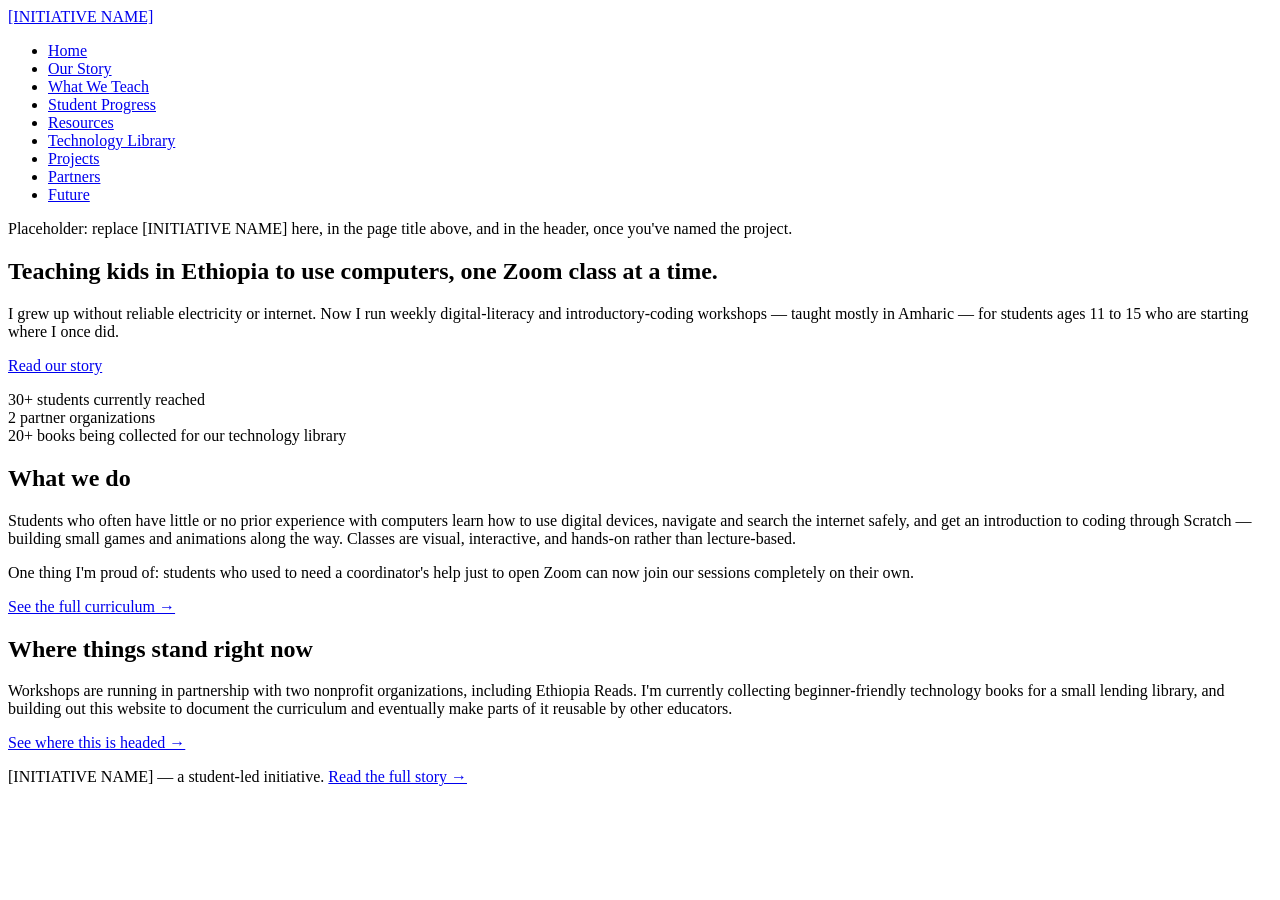
==== index.html @ d5baa377 "Add files via upload" ====
<!DOCTYPE html>
<html lang="en">
<head>
  <meta charset="UTF-8">
  <meta name="viewport" content="width=device-width, initial-scale=1.0">
  <title>[INITIATIVE NAME] — Digital Literacy & Coding for Students in Ethiopia</title>

  <link rel="preconnect" href="https://fonts.googleapis.com">
  <link href="https://fonts.googleapis.com/css2?family=Fraunces:wght@600;700&family=Inter:wght@400;500&display=swap" rel="stylesheet">

  <link rel="stylesheet" href="css/style.css">
</head>
<body>

  <div class="accent-bar"><span class="a-red"></span><span class="a-green"></span><span class="a-gold"></span></div>

  <header>
    <div class="header-inner">
      <a href="index.html" class="site-name">[INITIATIVE NAME]</a>
      <nav>
        <ul>
          <li><a href="index.html">Home</a></li>
          <li><a href="story.html">Our Story</a></li>
          <li><a href="curriculum.html">What We Teach</a></li>
          <li><a href="progress.html">Student Progress</a></li>
          <li><a href="resources.html">Resources</a></li>
          <li><a href="library.html">Technology Library</a></li>
          <li><a href="projects.html">Projects</a></li>
          <li><a href="partners.html">Partners</a></li>
          <li><a href="future.html">Future</a></li>
        </ul>
      </nav>
    </div>
  </header>

  <main>
    <div class="container">

      <section class="hero">
        <div class="placeholder-note">
          Placeholder: replace [INITIATIVE NAME] here, in the page title above, and in the header, once you've named the project.
        </div>

        <h1>Teaching kids in <span class="accent-green">Ethiopia</span> to use computers, one Zoom class at a time.</h1>

        <p>
          I grew up without reliable electricity or internet. Now I run weekly digital-literacy
          and introductory-coding workshops — taught mostly in Amharic — for students ages 11 to 15
          who are starting where I once did.
        </p>

        <p><a class="btn" href="story.html">Read our story</a></p>
      </section>

      <section class="stats">
        <div>
          <span class="stat-number stat-red">30+</span>
          <span class="stat-label">students currently reached</span>
        </div>
        <div>
          <span class="stat-number stat-green">2</span>
          <span class="stat-label">partner organizations</span>
        </div>
        <div>
          <span class="stat-number stat-gold">20+</span>
          <span class="stat-label">books being collected for our technology library</span>
        </div>
      </section>

      <section>
        <h2 class="section-heading">What we do</h2>
        <p>
          Students who often have little or no prior experience with computers learn how to use
          digital devices, navigate and search the internet safely, and get an introduction to coding
          through Scratch — building small games and animations along the way. Classes are visual,
          interactive, and hands-on rather than lecture-based.
        </p>
        <p>
          One thing I'm proud of: students who used to need a coordinator's help just to open Zoom
          can now join our sessions completely on their own.
        </p>
        <p><a href="curriculum.html">See the full curriculum →</a></p>
      </section>

      <section>
        <h2 class="section-heading">Where things stand right now</h2>
        <p>
          Workshops are running in partnership with two nonprofit organizations, including Ethiopia Reads.
          I'm currently collecting beginner-friendly technology books for a small lending library, and
          building out this website to document the curriculum and eventually make parts of it reusable
          by other educators.
        </p>
        <p><a href="future.html">See where this is headed →</a></p>
      </section>

    </div>
  </main>

  <footer>
    <div class="container">
      <p>[INITIATIVE NAME] — a student-led initiative. <a href="story.html">Read the full story →</a></p>
    </div>
  </footer>

</body>
</html>
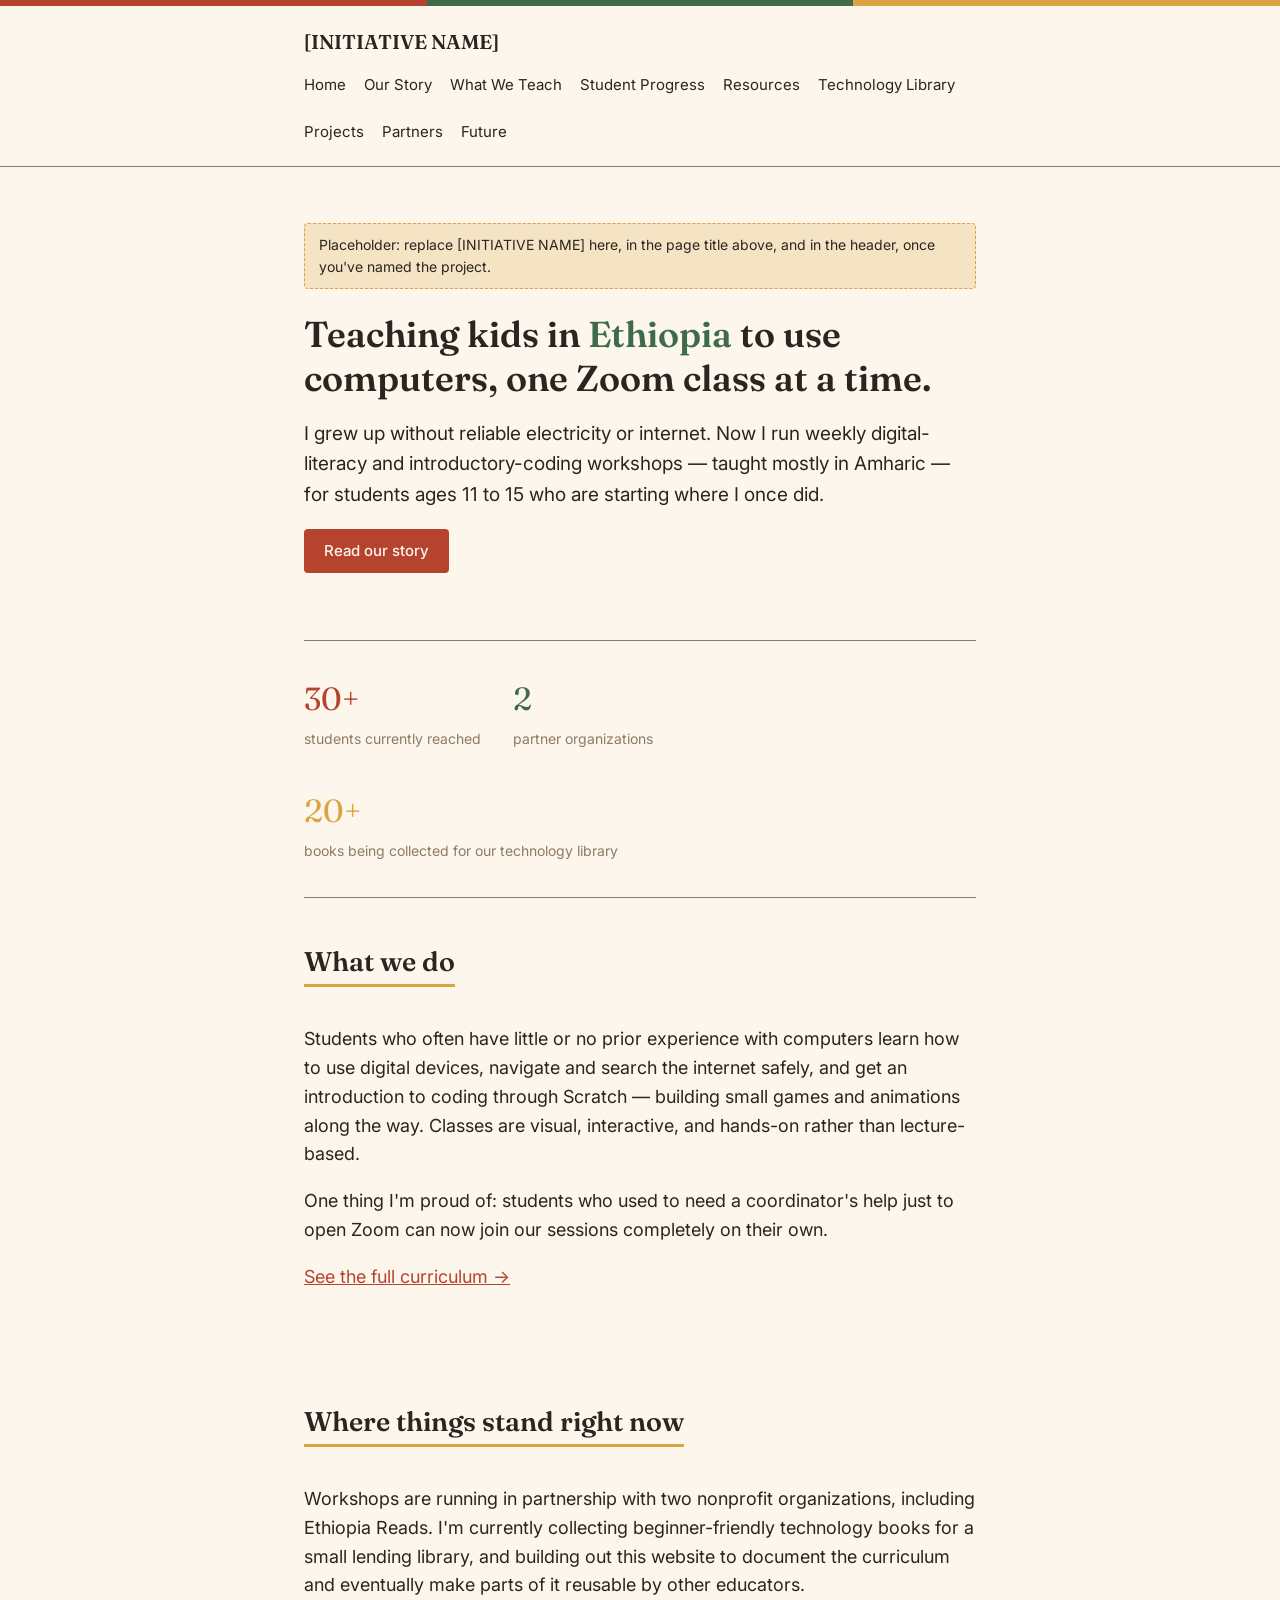
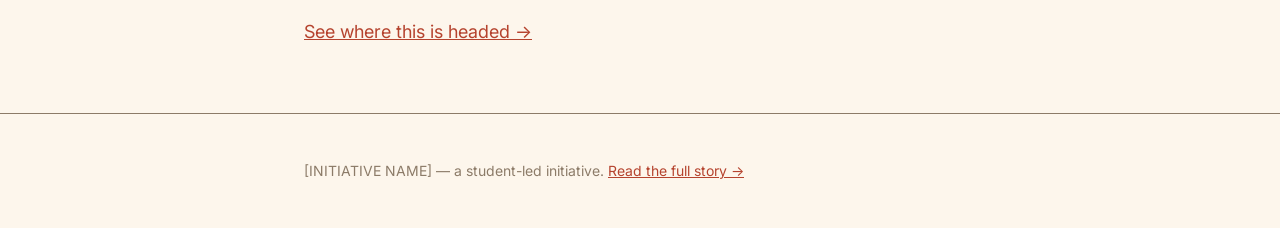
==== commit b211dd18: "Add files via upload" ====
--- a/index.html
+++ b/index.html
@@ -8,7 +8,7 @@
   <link rel="preconnect" href="https://fonts.googleapis.com">
   <link href="https://fonts.googleapis.com/css2?family=Fraunces:wght@600;700&family=Inter:wght@400;500&display=swap" rel="stylesheet">
 
-  <link rel="stylesheet" href="css/style.css">
+  <link rel="stylesheet" href="style.css">
 </head>
 <body>
 
--- a/style.css
+++ b/style.css
@@ -0,0 +1,311 @@
+/* =========================================
+   1. DESIGN TOKENS
+   These are the only colors/fonts used on the
+   whole site. Change a value here and it
+   updates everywhere.
+========================================= */
+:root {
+  --cream: #FDF6EC;     /* page background */
+  --ink: #2B2420;       /* main text */
+  --red: #B5432E;       /* accent 1 */
+  --green: #3F6B4A;     /* accent 2 */
+  --gold: #D9A441;      /* accent 3 */
+  --muted: #8C7B68;     /* secondary text, borders */
+
+  --font-heading: 'Fraunces', Georgia, serif;
+  --font-body: 'Inter', system-ui, sans-serif;
+
+  --max-width: 720px;
+}
+
+/* =========================================
+   2. RESET / BASE
+========================================= */
+* {
+  box-sizing: border-box;
+}
+
+body {
+  margin: 0;
+  background: var(--cream);
+  color: var(--ink);
+  font-family: var(--font-body);
+  font-size: 18px;
+  line-height: 1.6;
+}
+
+h1, h2, h3 {
+  font-family: var(--font-heading);
+  font-weight: 600;
+  line-height: 1.2;
+  margin-top: 0;
+}
+
+a {
+  color: var(--red);
+  text-decoration: underline;
+}
+
+a:hover,
+a:focus {
+  color: var(--green);
+}
+
+a:focus,
+button:focus {
+  outline: 2px solid var(--green);
+  outline-offset: 2px;
+}
+
+img {
+  max-width: 100%;
+  display: block;
+}
+
+/* =========================================
+   3. LAYOUT
+========================================= */
+.container {
+  max-width: var(--max-width);
+  margin: 0 auto;
+  padding: 0 24px;
+}
+
+section {
+  padding: 48px 0;
+}
+
+/* =========================================
+   4. ACCENT BAR
+   A thin three-color strip at the very top
+   of every page — the one decorative flourish
+   on the whole site.
+========================================= */
+.accent-bar {
+  display: flex;
+  height: 6px;
+}
+
+.accent-bar span {
+  flex: 1;
+}
+
+.accent-bar .a-red { background: var(--red); }
+.accent-bar .a-green { background: var(--green); }
+.accent-bar .a-gold { background: var(--gold); }
+
+/* =========================================
+   5. HEADER / NAV
+========================================= */
+header {
+  background: var(--cream);
+  border-bottom: 1px solid var(--muted);
+}
+
+.header-inner {
+  max-width: var(--max-width);
+  margin: 0 auto;
+  padding: 20px 24px;
+  display: flex;
+  flex-wrap: wrap;
+  justify-content: space-between;
+  align-items: center;
+  gap: 12px;
+}
+
+.site-name {
+  font-family: var(--font-heading);
+  font-size: 20px;
+  font-weight: 600;
+  color: var(--ink);
+  text-decoration: none;
+}
+
+nav ul {
+  list-style: none;
+  display: flex;
+  flex-wrap: wrap;
+  gap: 18px;
+  margin: 0;
+  padding: 0;
+}
+
+nav a {
+  color: var(--ink);
+  text-decoration: none;
+  font-size: 15px;
+}
+
+nav a:hover,
+nav a:focus {
+  color: var(--red);
+}
+
+/* =========================================
+   6. HEADINGS WITH ACCENT UNDERLINE
+   Used for the main heading of every section.
+========================================= */
+.section-heading {
+  display: inline-block;
+  border-bottom: 3px solid var(--gold);
+  padding-bottom: 6px;
+  margin-bottom: 20px;
+}
+
+/* =========================================
+   7. HERO (home page opening section)
+========================================= */
+.hero h1 {
+  font-size: 36px;
+  margin-bottom: 16px;
+}
+
+.hero p {
+  font-size: 19px;
+  max-width: 60ch;
+}
+
+.accent-red { color: var(--red); }
+.accent-green { color: var(--green); }
+.accent-gold { color: var(--gold); }
+
+/* =========================================
+   8. STATS ROW
+========================================= */
+.stats {
+  display: flex;
+  flex-wrap: wrap;
+  gap: 32px;
+  border-top: 1px solid var(--muted);
+  border-bottom: 1px solid var(--muted);
+  padding: 32px 0;
+}
+
+.stat-number {
+  font-family: var(--font-heading);
+  font-size: 32px;
+  display: block;
+}
+
+.stat-red { color: var(--red); }
+.stat-green { color: var(--green); }
+.stat-gold { color: var(--gold); }
+
+.stat-label {
+  font-size: 14px;
+  color: var(--muted);
+}
+
+/* =========================================
+   9. BUTTONS
+========================================= */
+.btn {
+  display: inline-block;
+  background: var(--red);
+  color: var(--cream);
+  padding: 10px 20px;
+  border-radius: 4px;
+  text-decoration: none;
+  font-size: 15px;
+  font-weight: 500;
+}
+
+.btn:hover,
+.btn:focus {
+  background: var(--green);
+  color: var(--cream);
+}
+
+/* =========================================
+   10. TAG PILLS
+   Small labels, e.g. for curriculum topics.
+========================================= */
+.tag-pill {
+  display: inline-block;
+  font-size: 13px;
+  padding: 3px 10px;
+  border-radius: 20px;
+  margin: 0 6px 6px 0;
+}
+
+.tag-red { background: #F3D9D2; color: var(--red); }
+.tag-green { background: #DCE7DE; color: var(--green); }
+.tag-gold { background: #F5E4C3; color: #8A611E; }
+
+/* =========================================
+   11. TOPIC BLOCKS (What We Teach page)
+========================================= */
+.topic {
+  border-left: 4px solid var(--gold);
+  padding-left: 16px;
+  margin-bottom: 32px;
+}
+
+.topic h3 {
+  margin-bottom: 6px;
+}
+
+/* =========================================
+   12. BEFORE / AFTER LISTS (Progress page)
+========================================= */
+.progress-columns {
+  display: flex;
+  flex-wrap: wrap;
+  gap: 32px;
+}
+
+.progress-columns > div {
+  flex: 1;
+  min-width: 240px;
+}
+
+.progress-columns h3 {
+  font-size: 16px;
+  text-transform: uppercase;
+  letter-spacing: 0.05em;
+}
+
+.progress-columns ul {
+  padding-left: 20px;
+}
+
+/* =========================================
+   13. PLACEHOLDER NOTES
+========================================= */
+.placeholder-note {
+  background: #F5E4C3;
+  border: 1px dashed var(--gold);
+  border-radius: 4px;
+  padding: 10px 14px;
+  font-size: 14px;
+  color: var(--ink);
+  margin: 8px 0 24px;
+}
+
+/* =========================================
+   14. FOOTER
+========================================= */
+footer {
+  border-top: 1px solid var(--muted);
+  padding: 32px 0;
+  font-size: 14px;
+  color: var(--muted);
+}
+
+/* =========================================
+   15. RESPONSIVE
+========================================= */
+@media (max-width: 600px) {
+  .hero h1 {
+    font-size: 28px;
+  }
+
+  .header-inner {
+    flex-direction: column;
+    align-items: flex-start;
+  }
+
+  .progress-columns {
+    flex-direction: column;
+  }
+}
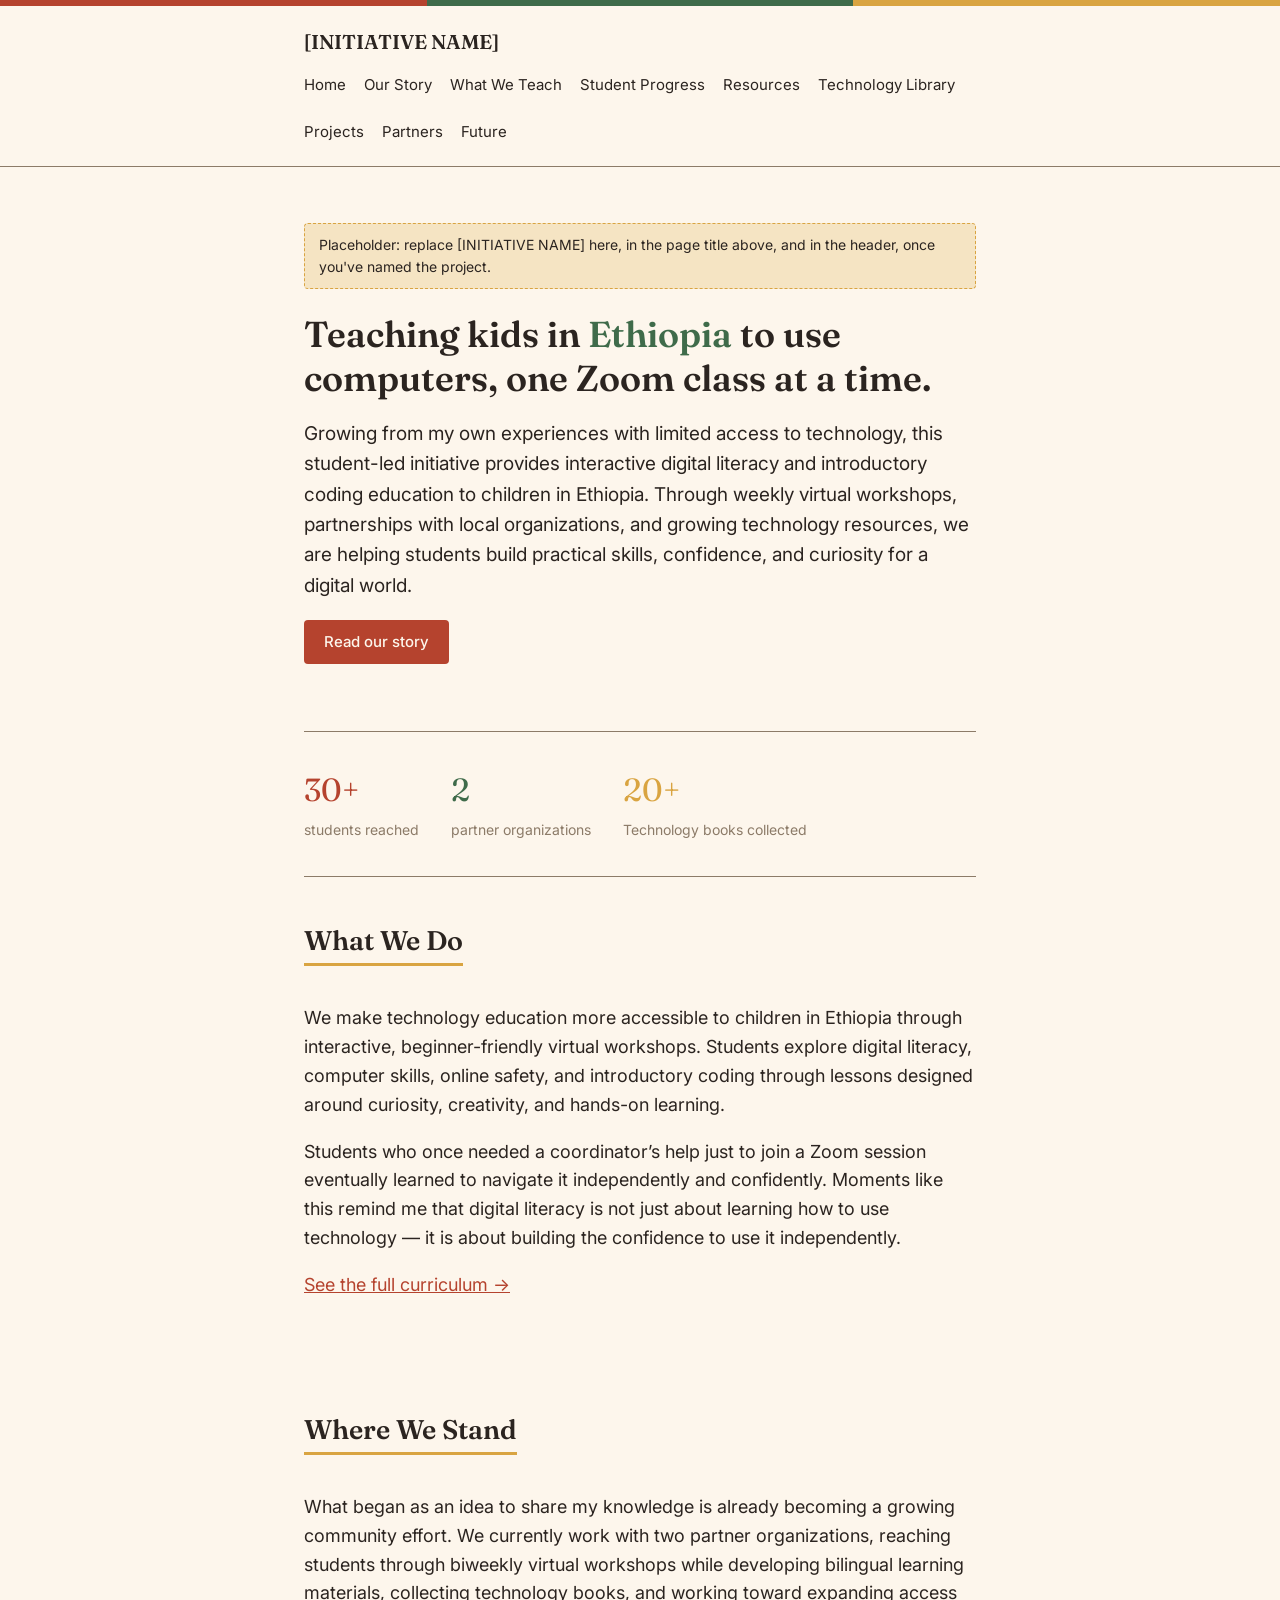
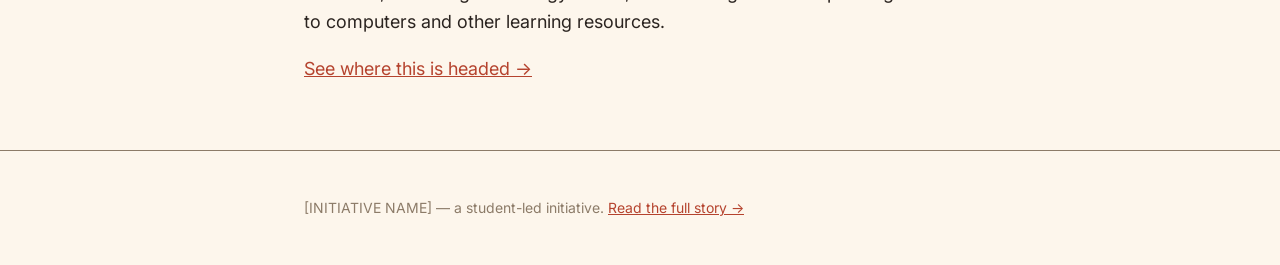
==== commit b2ec14bf: "Revise program description and section headings Updated the content to reflect the current initiativ" ====
--- a/index.html
+++ b/index.html
@@ -44,9 +44,10 @@
         <h1>Teaching kids in <span class="accent-green">Ethiopia</span> to use computers, one Zoom class at a time.</h1>
 
         <p>
-          I grew up without reliable electricity or internet. Now I run weekly digital-literacy
-          and introductory-coding workshops — taught mostly in Amharic — for students ages 11 to 15
-          who are starting where I once did.
+          Growing from my own experiences with limited access to technology, this student-led initiative provides interactive digital literacy 
+          and introductory coding education to children in Ethiopia.
+          Through weekly virtual workshops, partnerships with local organizations, and 
+          growing technology resources, we are helping students build practical skills, confidence, and curiosity for a digital world.
         </p>
 
         <p><a class="btn" href="story.html">Read our story</a></p>
@@ -55,7 +56,7 @@
       <section class="stats">
         <div>
           <span class="stat-number stat-red">30+</span>
-          <span class="stat-label">students currently reached</span>
+          <span class="stat-label">students reached</span>
         </div>
         <div>
           <span class="stat-number stat-green">2</span>
@@ -63,32 +64,31 @@
         </div>
         <div>
           <span class="stat-number stat-gold">20+</span>
-          <span class="stat-label">books being collected for our technology library</span>
+          <span class="stat-label">Technology books collected</span>
         </div>
       </section>
 
       <section>
-        <h2 class="section-heading">What we do</h2>
+        <h2 class="section-heading">What We Do</h2>
         <p>
-          Students who often have little or no prior experience with computers learn how to use
-          digital devices, navigate and search the internet safely, and get an introduction to coding
-          through Scratch — building small games and animations along the way. Classes are visual,
-          interactive, and hands-on rather than lecture-based.
+          We make technology education more accessible to children in Ethiopia through interactive, beginner-friendly virtual workshops. 
+          Students explore digital literacy, computer skills, online safety, and introductory coding through lessons 
+          designed around curiosity, creativity, and hands-on learning.
         </p>
         <p>
-          One thing I'm proud of: students who used to need a coordinator's help just to open Zoom
-          can now join our sessions completely on their own.
+          Students who once needed a coordinator’s help just to join a Zoom session eventually learned to navigate it independently and confidently.
+          Moments like this remind me that digital literacy is not just about learning how to use technology — it is about building the confidence to use it independently.
+
         </p>
         <p><a href="curriculum.html">See the full curriculum →</a></p>
       </section>
 
       <section>
-        <h2 class="section-heading">Where things stand right now</h2>
+        <h2 class="section-heading">Where We Stand</h2>
         <p>
-          Workshops are running in partnership with two nonprofit organizations, including Ethiopia Reads.
-          I'm currently collecting beginner-friendly technology books for a small lending library, and
-          building out this website to document the curriculum and eventually make parts of it reusable
-          by other educators.
+          What began as an idea to share my knowledge is already becoming a growing community effort. We currently work with two partner organizations, reaching students 
+          through biweekly virtual workshops while developing bilingual learning materials, collecting technology books, and 
+          working toward expanding access to computers and other learning resources.
         </p>
         <p><a href="future.html">See where this is headed →</a></p>
       </section>
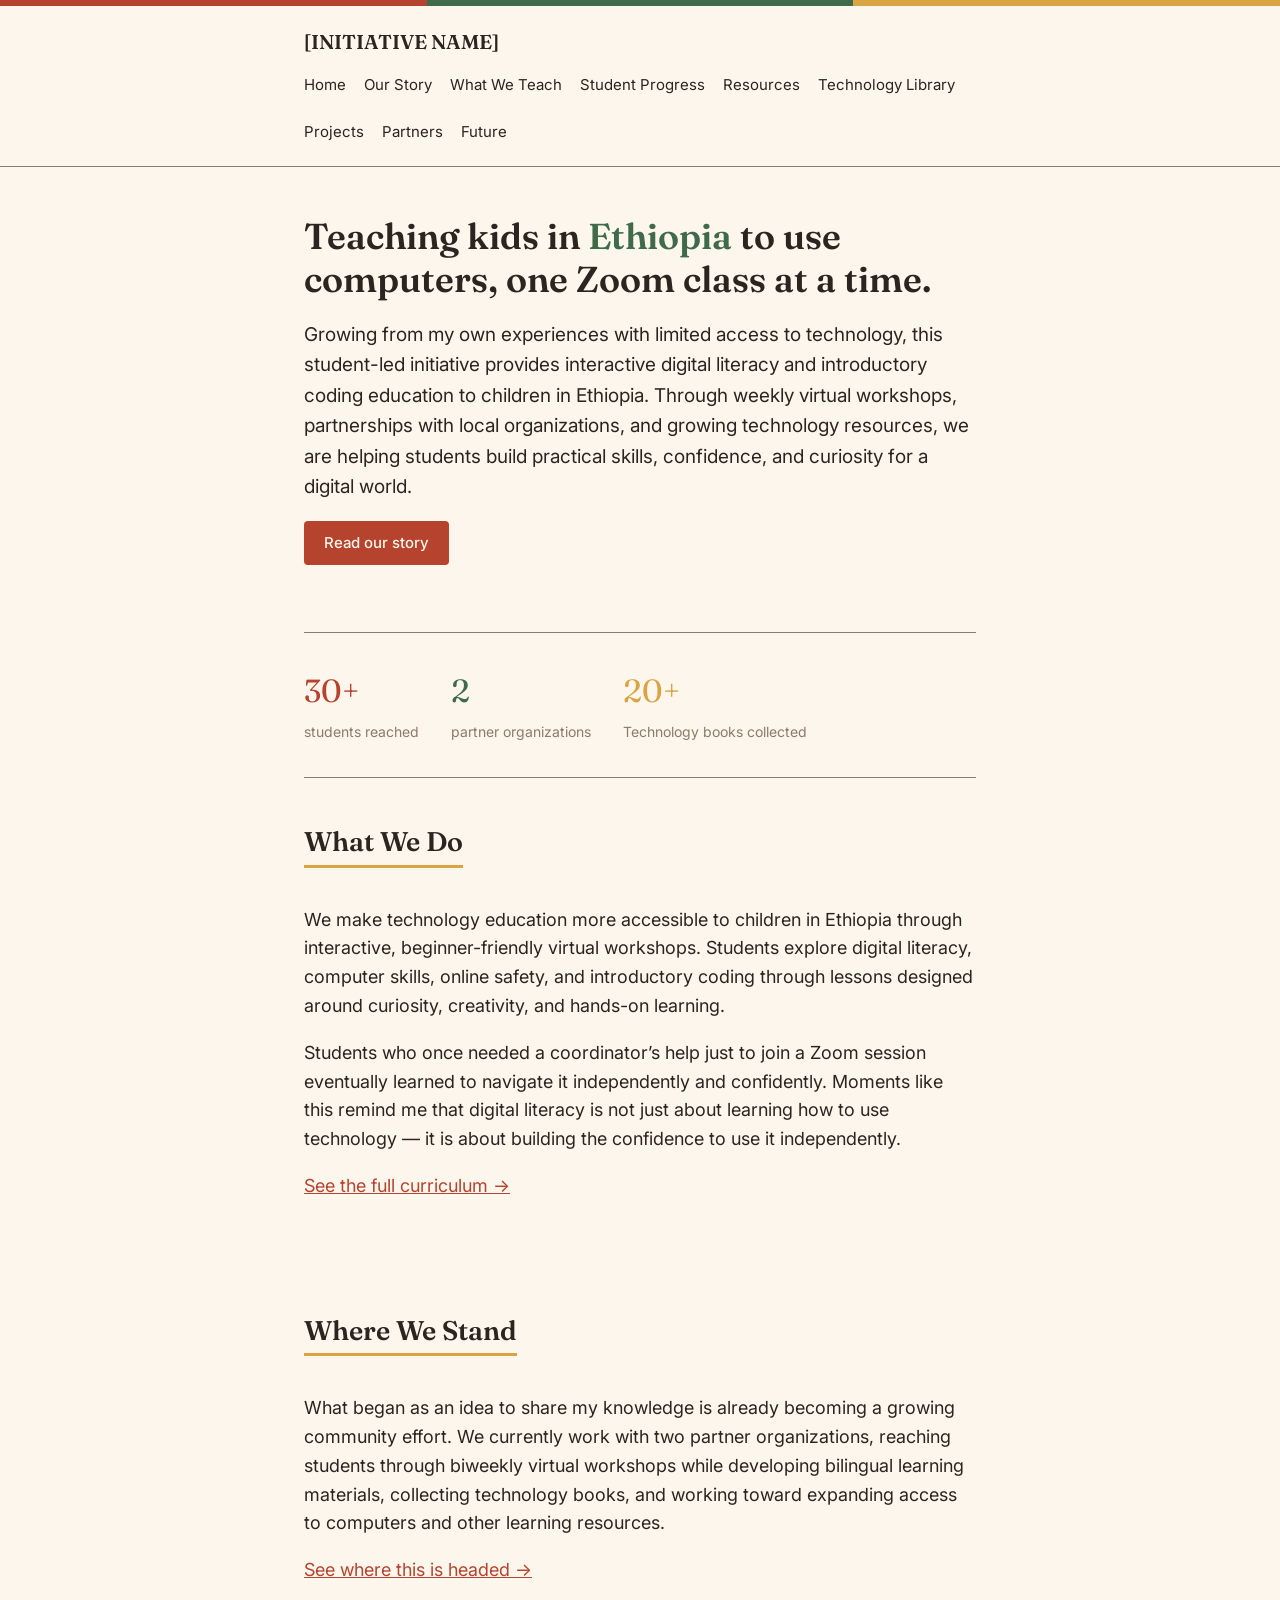
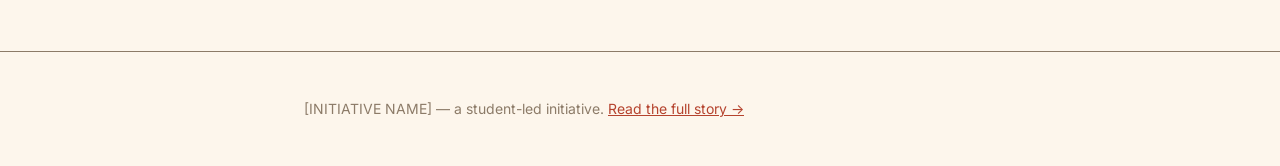
==== commit d1a1df14: "Remove placeholder note from hero section Removed placeholder note for project naming." ====
--- a/index.html
+++ b/index.html
@@ -37,9 +37,7 @@
     <div class="container">
 
       <section class="hero">
-        <div class="placeholder-note">
-          Placeholder: replace [INITIATIVE NAME] here, in the page title above, and in the header, once you've named the project.
-        </div>
+       
 
         <h1>Teaching kids in <span class="accent-green">Ethiopia</span> to use computers, one Zoom class at a time.</h1>
 
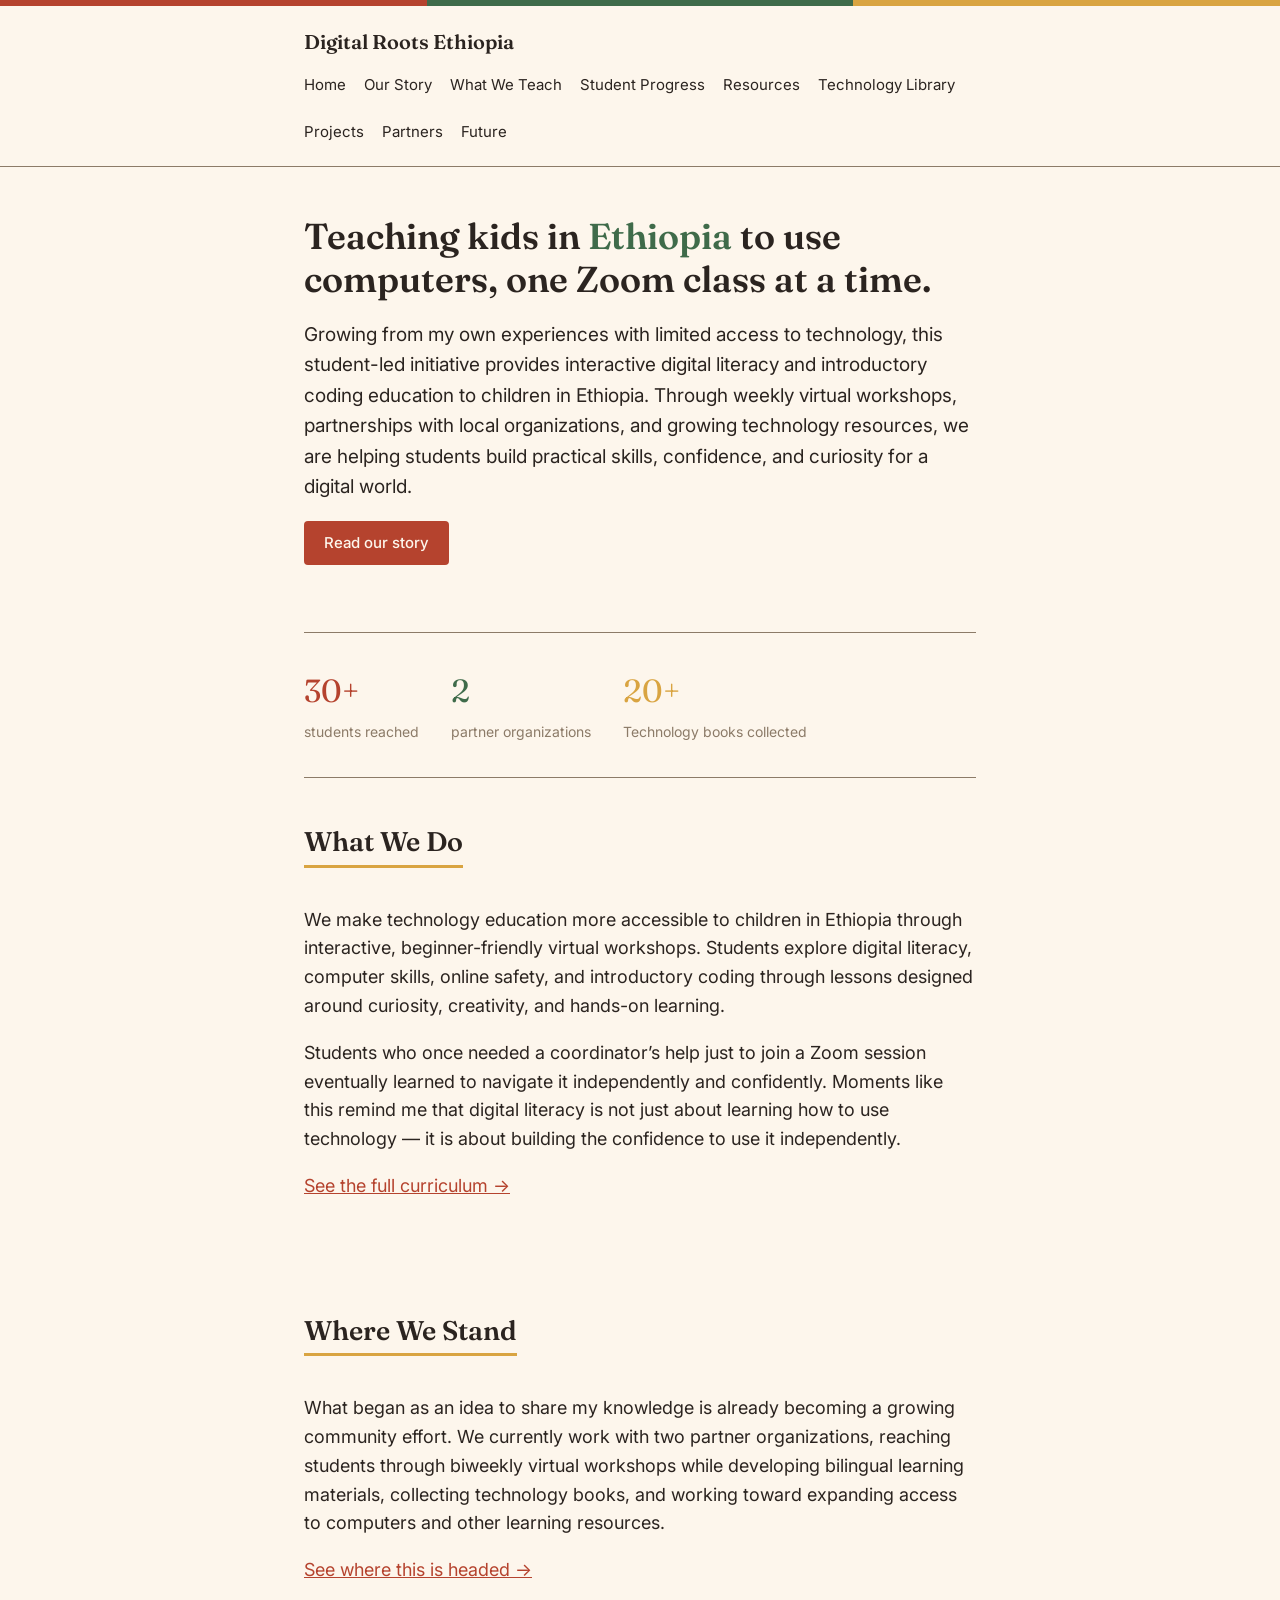
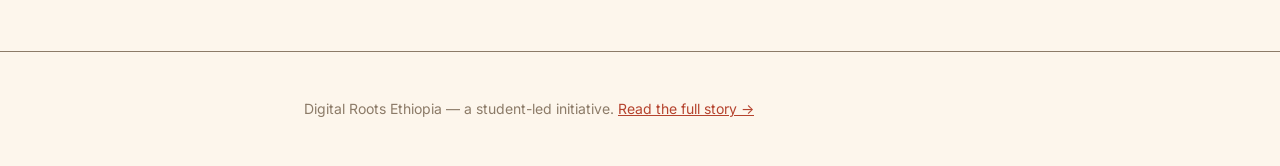
==== commit 942d0680: "Update initiative name to 'Digital Roots Ethiopia'" ====
--- a/index.html
+++ b/index.html
@@ -3,7 +3,7 @@
 <head>
   <meta charset="UTF-8">
   <meta name="viewport" content="width=device-width, initial-scale=1.0">
-  <title>[INITIATIVE NAME] — Digital Literacy & Coding for Students in Ethiopia</title>
+  <title>Digital Roots Ethiopia — Digital Literacy & Coding for Students in Ethiopia</title>
 
   <link rel="preconnect" href="https://fonts.googleapis.com">
   <link href="https://fonts.googleapis.com/css2?family=Fraunces:wght@600;700&family=Inter:wght@400;500&display=swap" rel="stylesheet">
@@ -16,7 +16,7 @@
 
   <header>
     <div class="header-inner">
-      <a href="index.html" class="site-name">[INITIATIVE NAME]</a>
+      <a href="index.html" class="site-name">Digital Roots Ethiopia</a>
       <nav>
         <ul>
           <li><a href="index.html">Home</a></li>
@@ -96,7 +96,7 @@
 
   <footer>
     <div class="container">
-      <p>[INITIATIVE NAME] — a student-led initiative. <a href="story.html">Read the full story →</a></p>
+      <p>Digital Roots Ethiopia — a student-led initiative. <a href="story.html">Read the full story →</a></p>
     </div>
   </footer>
 
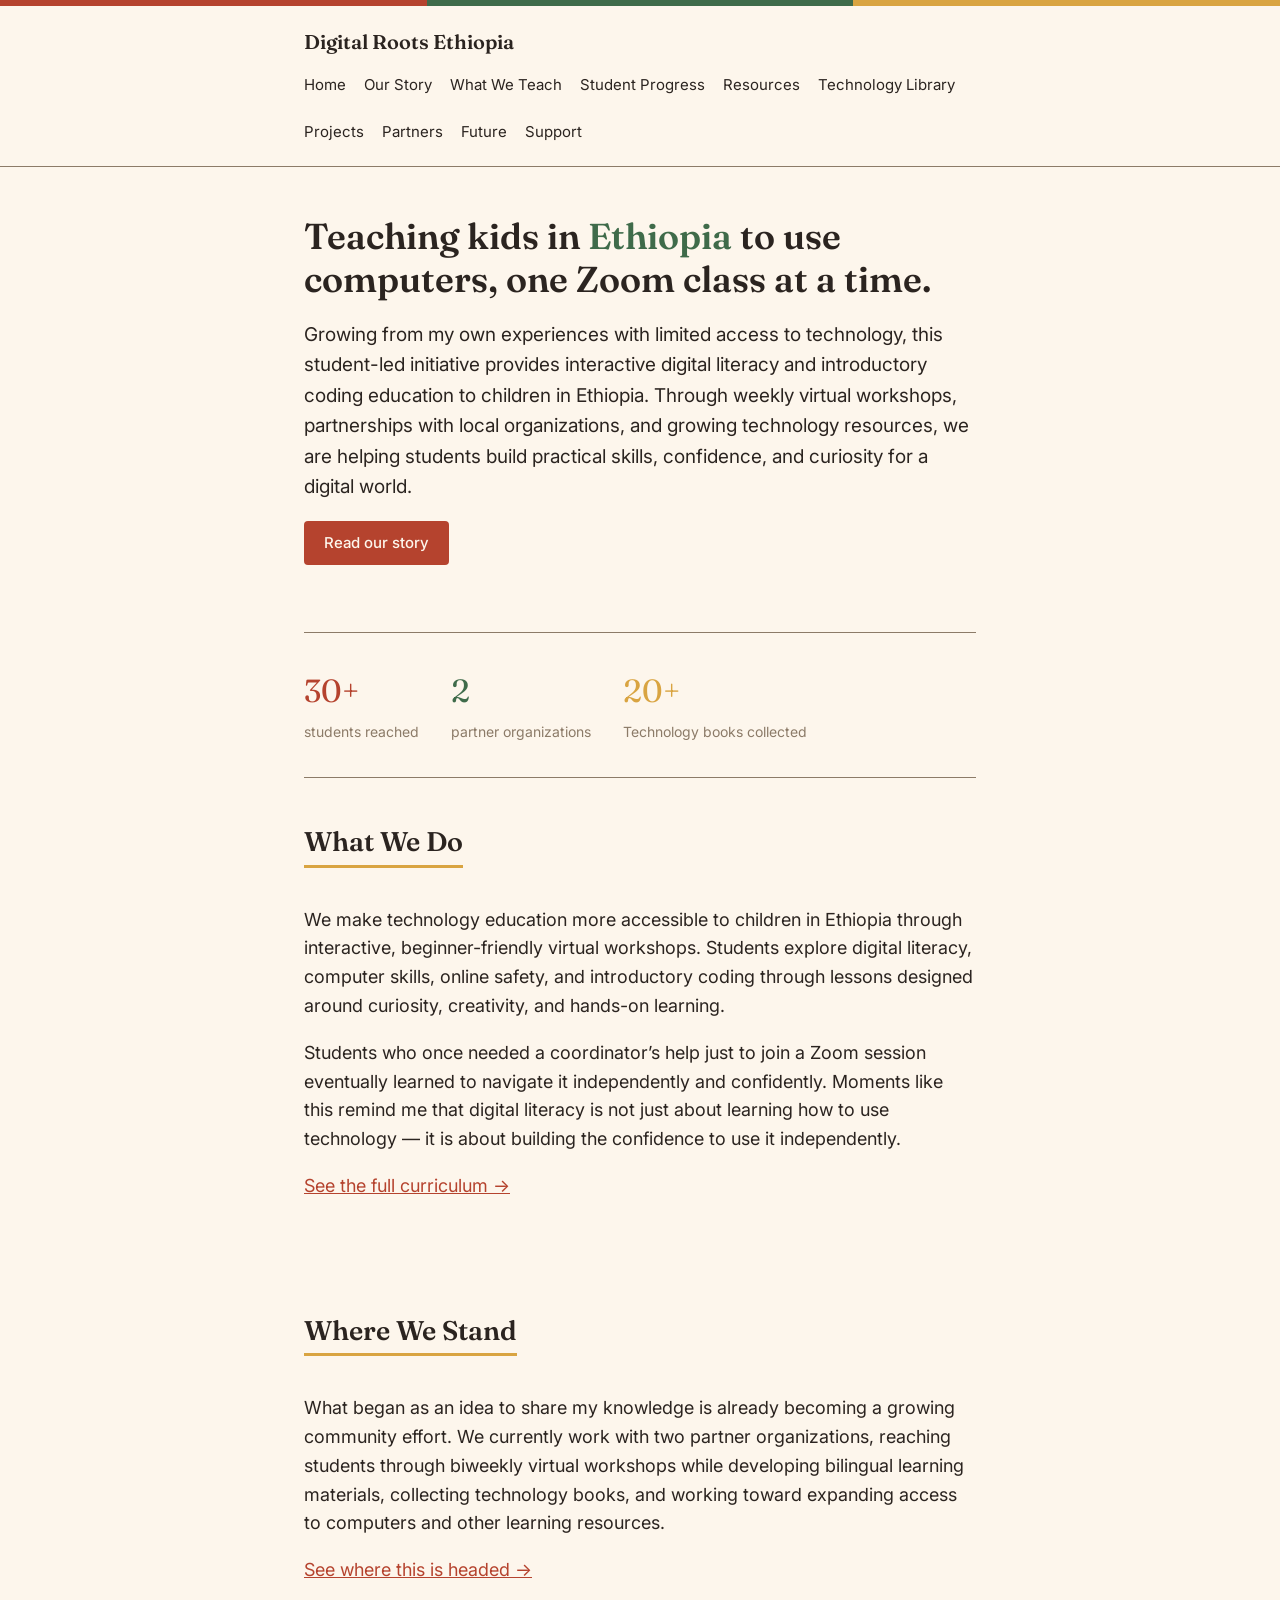
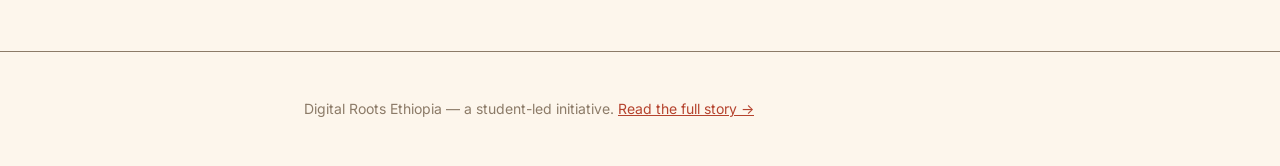
==== commit e86cba78: "Add Support link to navigation menu" ====
--- a/index.html
+++ b/index.html
@@ -28,6 +28,7 @@
           <li><a href="projects.html">Projects</a></li>
           <li><a href="partners.html">Partners</a></li>
           <li><a href="future.html">Future</a></li>
+          <li><a href="support.html">Support</a></li>
         </ul>
       </nav>
     </div>
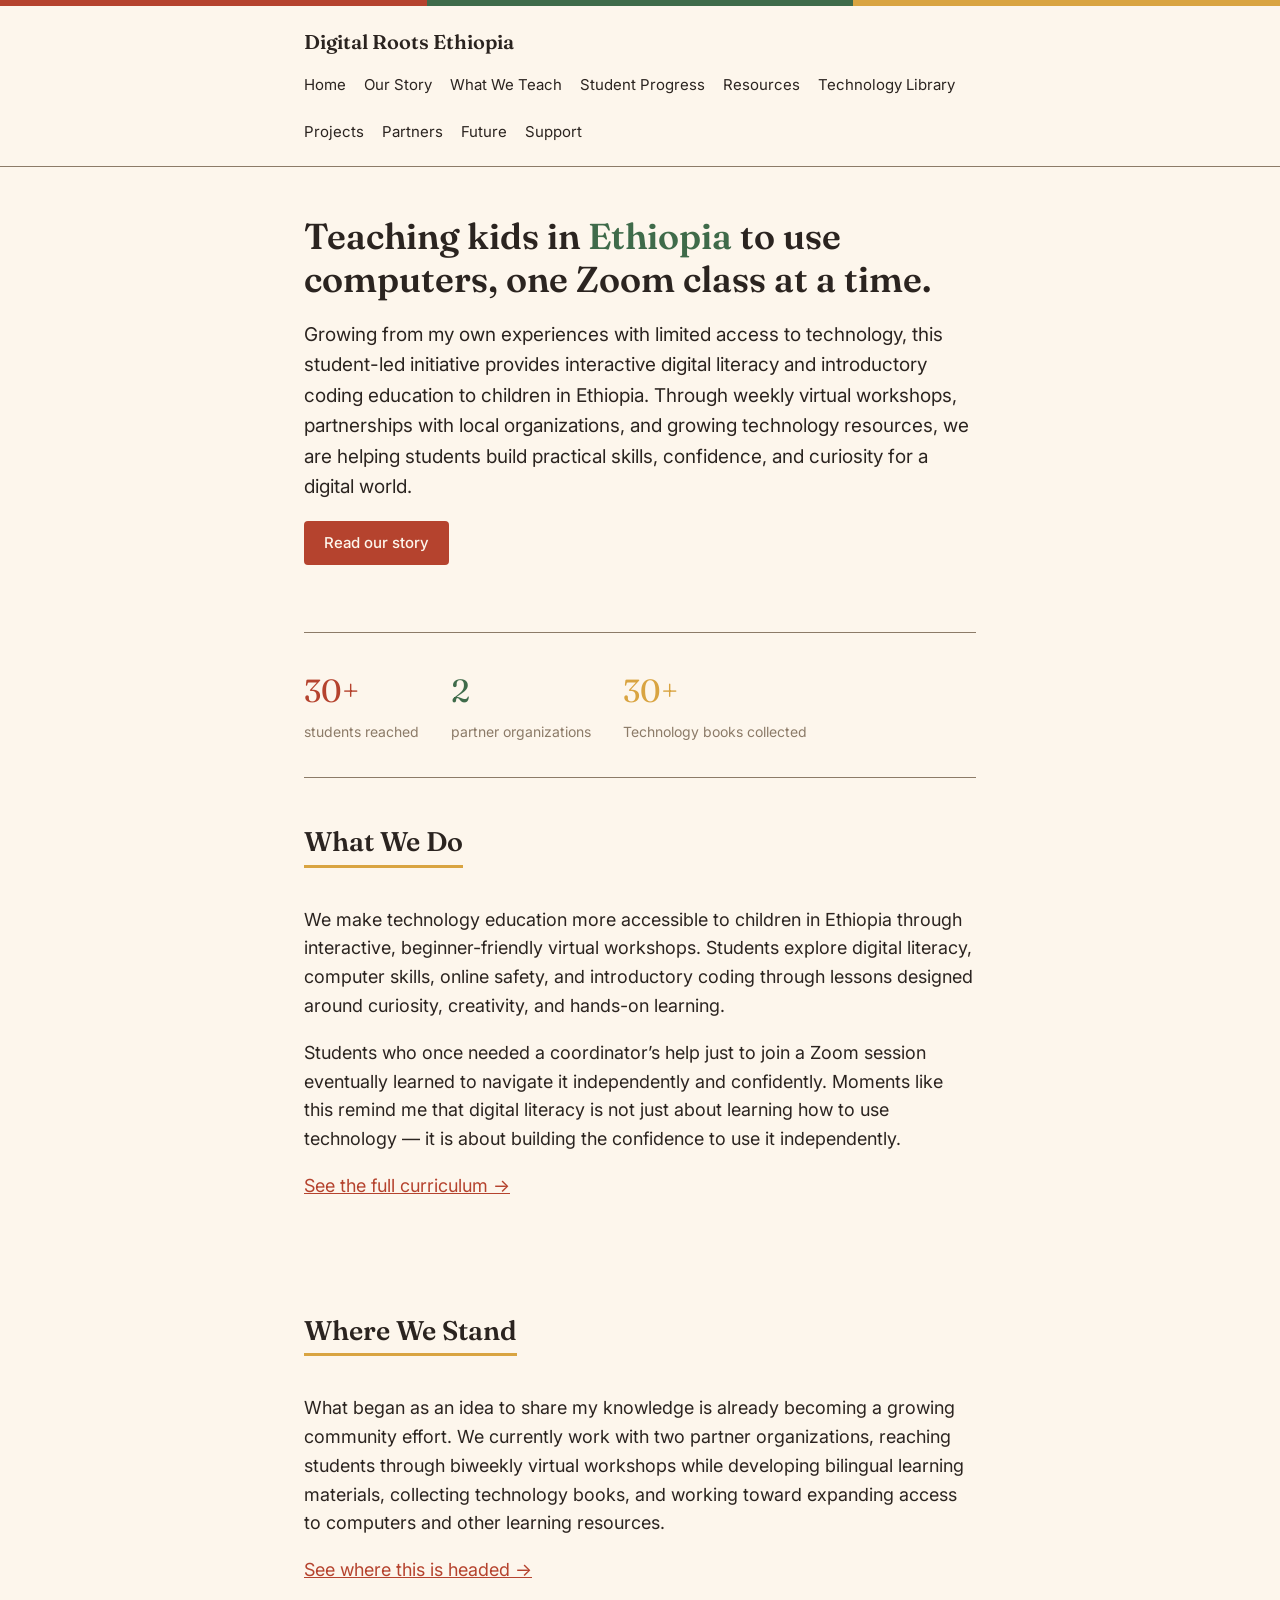
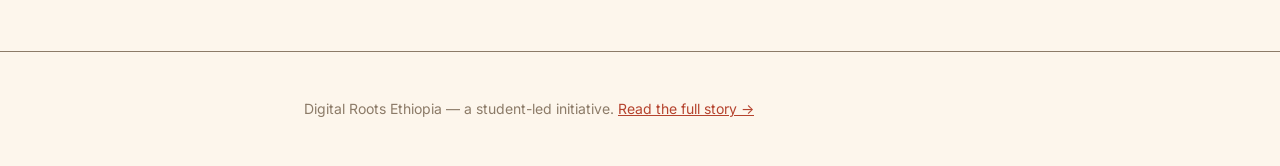
==== commit b8b7ea6c: "Update technology books collected count to 30" ====
--- a/index.html
+++ b/index.html
@@ -62,7 +62,7 @@
           <span class="stat-label">partner organizations</span>
         </div>
         <div>
-          <span class="stat-number stat-gold">20+</span>
+          <span class="stat-number stat-gold">30+</span>
           <span class="stat-label">Technology books collected</span>
         </div>
       </section>
